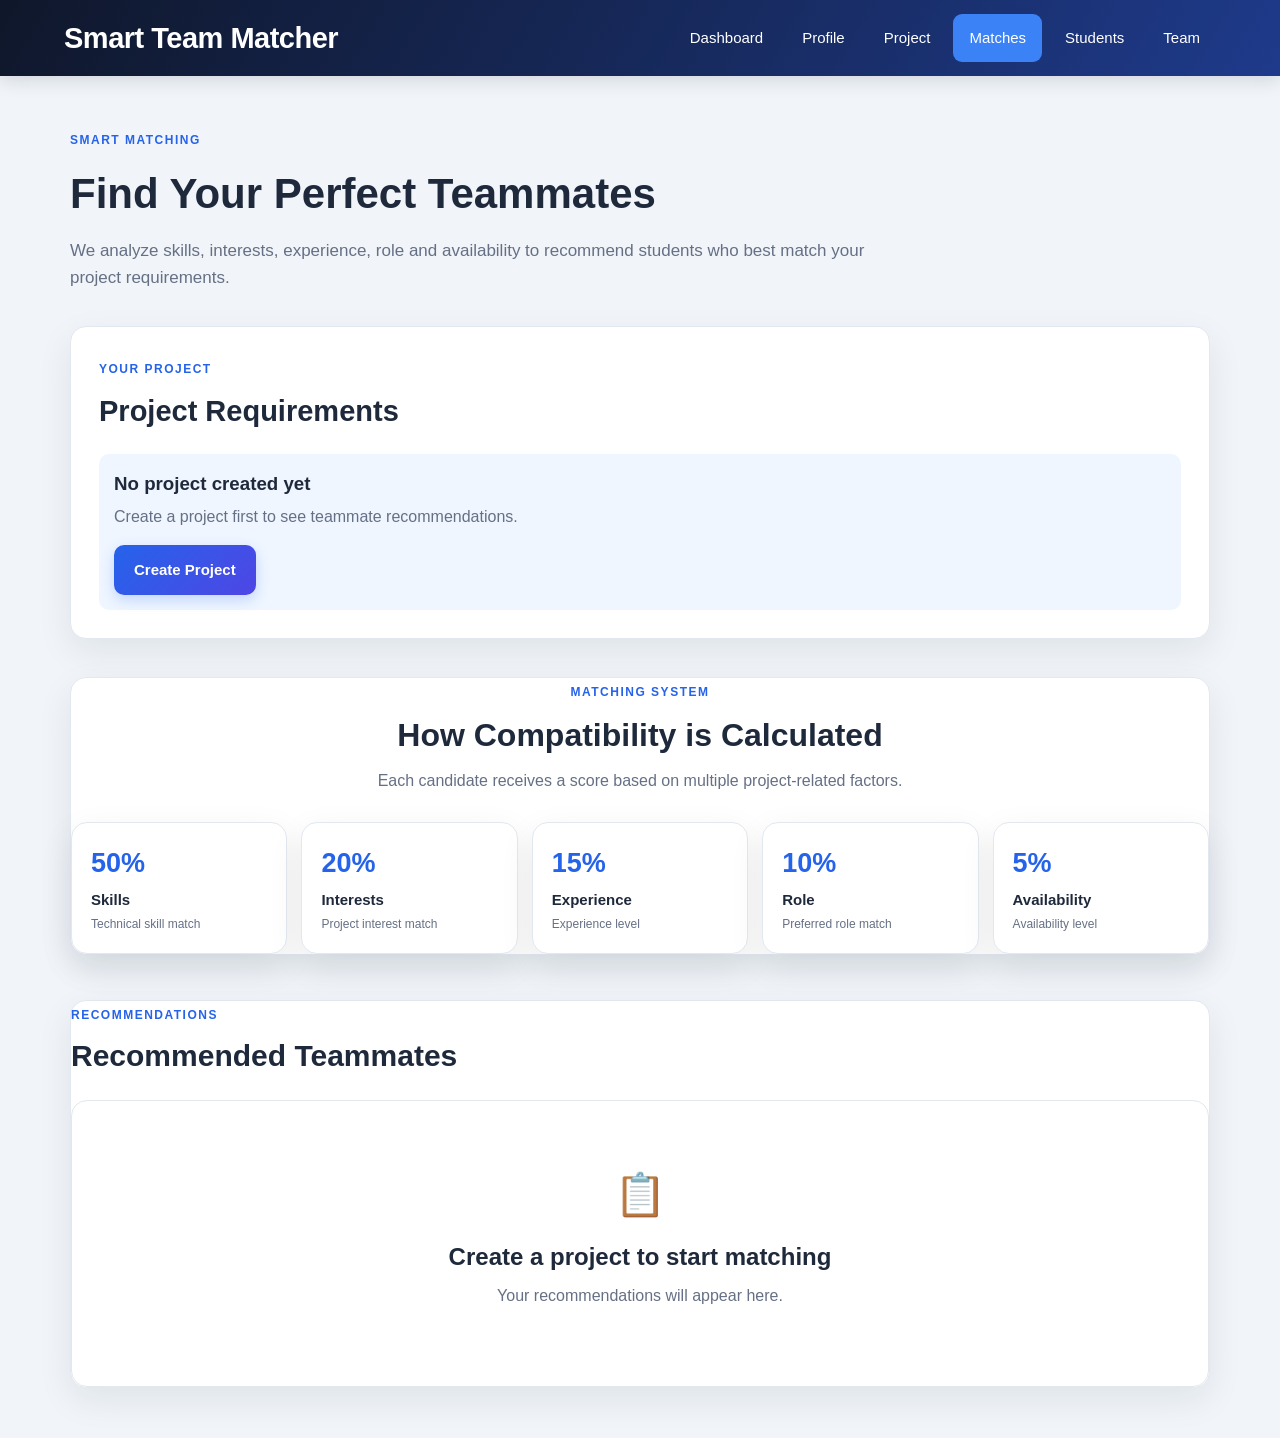
==== matches.html @ 730ff391 "first commit" ====
<!DOCTYPE html>
<html lang="en">
<head>
    <meta charset="UTF-8">
    <meta name="viewport" content="width=device-width, initial-scale=1.0">
    <title>Find Teammates | Smart Team Matcher</title>
    <link rel="stylesheet" href="css/style.css">
</head>
<body>
<nav class="navbar">
    <a class="logo" href="index.html">Smart Team Matcher</a>
    <div class="nav-links">
        <a href="index.html">Dashboard</a>
        <a href="profile.html">Profile</a>
        <a href="project.html">Project</a>
        <a class="active" href="matches.html">Matches</a>
        <a href="student.html">Students</a>
        <a href="team.html">Team</a>
    </div>
</nav>

<main class="matches-page">
    <section class="matches-header">
        <span class="page-label">SMART MATCHING</span>
        <h1>Find Your Perfect Teammates</h1>
        <p>We analyze skills, interests, experience, role and availability to recommend students who best match your project requirements.</p>
    </section>

    <section class="project-card">
        <span class="page-label">YOUR PROJECT</span>
        <h2>Project Requirements</h2>
        <div id="projectInfo"></div>
    </section>

    <section class="matching-system">
        <span class="page-label">MATCHING SYSTEM</span>
        <h2>How Compatibility is Calculated</h2>
        <p>Each candidate receives a score based on multiple project-related factors.</p>

        <div class="score-grid">
            <article class="score-item"><strong>50%</strong><h3>Skills</h3><p>Technical skill match</p></article>
            <article class="score-item"><strong>20%</strong><h3>Interests</h3><p>Project interest match</p></article>
            <article class="score-item"><strong>15%</strong><h3>Experience</h3><p>Experience level</p></article>
            <article class="score-item"><strong>10%</strong><h3>Role</h3><p>Preferred role match</p></article>
            <article class="score-item"><strong>5%</strong><h3>Availability</h3><p>Availability level</p></article>
        </div>
    </section>

    <section class="recommendations-section">
        <div class="recommendations-header">
            <span class="page-label">RECOMMENDATIONS</span>
            <h2>Recommended Teammates</h2>
        </div>
        <div id="matches"></div>
    </section>
</main>

<script src="js/data.js"></script>
<script src="js/matches.js"></script>
</body>
</html>
---- css/style.css ----
/* =========================================================
   SMART PROJECT TEAM MATCHER - COMPLETE STYLES
========================================================= */

* {
    margin: 0;
    padding: 0;
    box-sizing: border-box;
}

html {
    scroll-behavior: smooth;
}

body {
    font-family: Arial, Helvetica, sans-serif;
    background: #f5f7fb;
    color: #172033;
    line-height: 1.6;
}

a {
    text-decoration: none;
}

button,
input,
select,
textarea {
    font-family: inherit;
}

button,
.primary-btn,
.secondary-btn,
.create-profile-btn {
    cursor: pointer;
}

/* NAVBAR */

.navbar {
    min-height: 88px;
    background: #172033;
    color: white;
    display: flex;
    align-items: center;
    justify-content: space-between;
    gap: 25px;
    padding: 0 5%;
}

.logo {
    color: white;
    font-size: 29px;
    font-weight: 700;
    white-space: nowrap;
}

.nav-links {
    display: flex;
    align-items: center;
    gap: 7px;
    flex-wrap: wrap;
}

.nav-links a {
    color: white;
    padding: 12px 16px;
    border-radius: 9px;
    font-size: 15px;
    transition: 0.25s;
}

.nav-links a:hover,
.nav-links a.active {
    background: #2563eb;
}

/* COMMON */

.page-label {
    display: inline-block;
    color: #2563eb;
    font-size: 12px;
    font-weight: 800;
    letter-spacing: 1.5px;
}

.primary-btn,
.secondary-btn {
    display: inline-block;
    border: 0;
    border-radius: 9px;
    padding: 13px 20px;
    font-size: 15px;
    font-weight: 700;
    transition: 0.25s;
}

.primary-btn {
    background: #2563eb;
    color: white;
}

.primary-btn:hover {
    background: #1d4ed8;
    transform: translateY(-2px);
}

.secondary-btn {
    background: #e8eefc;
    color: #2563eb;
}

.secondary-btn:hover {
    background: #dbe6ff;
}

/* DASHBOARD */

.hero {
    max-width: 1200px;
    margin: auto;
    padding: 85px 30px;
    display: grid;
    grid-template-columns: 1.2fr 0.8fr;
    gap: 55px;
    align-items: center;
}

.hero h1 {
    font-size: 50px;
    line-height: 1.15;
    margin: 12px 0 20px;
}

.hero p {
    color: #667085;
    font-size: 18px;
    max-width: 700px;
    margin-bottom: 28px;
}

.hero-buttons {
    display: flex;
    gap: 12px;
    flex-wrap: wrap;
}

.hero-visual {
    min-height: 330px;
    border-radius: 25px;
    background: linear-gradient(135deg, #2563eb, #7c3aed);
    color: white;
    display: flex;
    flex-direction: column;
    justify-content: center;
    align-items: center;
    text-align: center;
    padding: 30px;
}

.hero-visual-icon {
    font-size: 90px;
    margin-bottom: 15px;
}

.hero-visual-text {
    font-size: 20px;
    font-weight: 700;
}

.features-section,
.how-section {
    max-width: 1200px;
    margin: auto;
    padding: 55px 30px;
}

.section-heading {
    text-align: center;
    margin-bottom: 32px;
}

.section-heading h2 {
    font-size: 34px;
    margin: 7px 0;
}

.section-heading p {
    color: #667085;
}

.features-grid {
    display: grid;
    grid-template-columns: repeat(3, 1fr);
    gap: 22px;
}

.feature-card,
.step-card {
    background: white;
    border: 1px solid #e4e7ec;
    border-radius: 16px;
    box-shadow: 0 5px 18px rgba(0, 0, 0, 0.05);
}

.feature-card {
    padding: 30px;
    text-align: center;
    transition: 0.25s;
}

.feature-card:hover {
    transform: translateY(-4px);
}

.feature-icon {
    font-size: 42px;
    margin-bottom: 12px;
}

.feature-card h3 {
    margin-bottom: 8px;
}

.feature-card p,
.step-card p {
    color: #667085;
}

.steps-grid {
    display: grid;
    grid-template-columns: repeat(4, 1fr);
    gap: 20px;
}

.step-card {
    padding: 25px;
    text-align: center;
}

.step-number {
    width: 45px;
    height: 45px;
    margin: 0 auto 14px;
    border-radius: 50%;
    background: #2563eb;
    color: white;
    display: flex;
    justify-content: center;
    align-items: center;
    font-weight: 700;
    font-size: 20px;
}

/* FORMS */

.form-page {
    padding: 50px 20px;
}

.form-section {
    max-width: 750px;
    margin: auto;
    padding: 38px;
    background: white;
    border: 1px solid #e4e7ec;
    border-radius: 18px;
    box-shadow: 0 5px 20px rgba(0, 0, 0, 0.05);
}

.form-heading {
    margin-bottom: 25px;
}

.form-heading h1 {
    font-size: 34px;
    margin: 7px 0;
}

.form-heading p {
    color: #667085;
}

form {
    display: flex;
    flex-direction: column;
    gap: 9px;
}

label {
    color: #344054;
    font-size: 14px;
    font-weight: 700;
    margin-top: 9px;
}

input,
select,
textarea {
    width: 100%;
    padding: 13px 14px;
    border: 1px solid #d0d5dd;
    border-radius: 9px;
    outline: none;
    background: white;
    color: #172033;
    font-size: 15px;
}

input:focus,
select:focus,
textarea:focus {
    border-color: #2563eb;
    box-shadow: 0 0 0 3px rgba(37, 99, 235, 0.12);
}

textarea {
    min-height: 125px;
    resize: vertical;
}

small {
    color: #667085;
    font-size: 12px;
}

form .primary-btn {
    margin-top: 15px;
}

/* STUDENTS */

.students-page {
    max-width: 1200px;
    margin: auto;
    padding: 50px 30px;
}

.students-hero {
    display: flex;
    justify-content: space-between;
    align-items: center;
    gap: 30px;
    margin-bottom: 35px;
}

.students-hero h1 {
    font-size: 42px;
    line-height: 1.2;
    margin: 8px 0 12px;
}

.students-hero p {
    color: #667085;
    max-width: 720px;
}

.create-profile-btn {
    background: #2563eb;
    color: white;
    padding: 14px 21px;
    border-radius: 10px;
    font-weight: 700;
    white-space: nowrap;
}

.create-profile-btn:hover {
    background: #1d4ed8;
}

.student-statistics {
    display: grid;
    grid-template-columns: repeat(3, 1fr);
    gap: 20px;
    margin-bottom: 30px;
}

.student-stat-card {
    background: white;
    border: 1px solid #e4e7ec;
    border-radius: 14px;
    padding: 21px;
    display: flex;
    align-items: center;
    gap: 15px;
    box-shadow: 0 4px 15px rgba(0, 0, 0, 0.04);
}

.stat-icon {
    width: 50px;
    height: 50px;
    border-radius: 12px;
    background: #eff6ff;
    display: flex;
    align-items: center;
    justify-content: center;
    font-size: 23px;
}

.student-stat-card span {
    display: block;
    color: #667085;
    font-size: 11px;
    font-weight: 800;
    letter-spacing: 0.5px;
}

.student-stat-card strong {
    display: block;
    color: #172033;
    font-size: 27px;
    margin-top: 2px;
}

.student-controls {
    display: flex;
    gap: 14px;
    margin-bottom: 35px;
}

.student-search {
    flex: 1;
    position: relative;
}

.student-search input {
    padding-left: 45px;
}

.search-icon {
    position: absolute;
    left: 15px;
    top: 50%;
    transform: translateY(-50%);
    font-size: 17px;
}

.student-controls select {
    width: 190px;
}

.directory-heading {
    display: flex;
    justify-content: space-between;
    align-items: flex-end;
    gap: 20px;
    margin-bottom: 20px;
}

.directory-heading h2 {
    font-size: 28px;
    margin-top: 5px;
}

.directory-heading p {
    color: #667085;
}

.students-grid {
    display: grid;
    grid-template-columns: repeat(2, 1fr);
    gap: 22px;
}

.professional-student-card,
.match-card,
.team-card {
    background: white;
    border: 1px solid #e4e7ec;
    border-radius: 16px;
    box-shadow: 0 5px 18px rgba(0, 0, 0, 0.05);
}

.professional-student-card {
    padding: 24px;
    transition: 0.25s;
}

.professional-student-card:hover,
.match-card:hover,
.team-card:hover {
    transform: translateY(-3px);
    box-shadow: 0 10px 25px rgba(0, 0, 0, 0.08);
}

.professional-student-header,
.match-card-header,
.team-card-header {
    display: flex;
    justify-content: space-between;
    align-items: flex-start;
    gap: 15px;
    margin-bottom: 20px;
}

.student-identity {
    display: flex;
    align-items: center;
    gap: 13px;
    min-width: 0;
}

.student-avatar {
    width: 52px;
    height: 52px;
    flex-shrink: 0;
    border-radius: 50%;
    background: #2563eb;
    color: white;
    display: flex;
    justify-content: center;
    align-items: center;
    font-weight: 800;
}

.student-identity h3 {
    font-size: 18px;
    margin-bottom: 3px;
    overflow-wrap: anywhere;
}

.student-identity p {
    color: #667085;
    font-size: 13px;
    overflow-wrap: anywhere;
}

.professional-role {
    display: inline-block;
    background: #eff6ff;
    color: #2563eb;
    padding: 6px 11px;
    border-radius: 20px;
    font-size: 11px;
    font-weight: 800;
    white-space: nowrap;
}

.student-card-section {
    margin-bottom: 18px;
}

.student-section-title {
    color: #344054;
    font-size: 12px;
    font-weight: 800;
    margin-bottom: 8px;
}

.student-tags {
    display: flex;
    flex-wrap: wrap;
    gap: 7px;
}

.student-skill,
.student-interest {
    display: inline-block;
    padding: 6px 10px;
    border-radius: 20px;
    font-size: 11px;
    font-weight: 700;
}

.student-skill {
    background: #eef4ff;
    color: #2563eb;
}

.student-interest {
    background: #f2f4f7;
    color: #475467;
}

.no-data {
    color: #98a2b3;
    font-size: 13px;
}

.student-details {
    display: grid;
    grid-template-columns: 1fr 1fr;
    gap: 15px;
    padding-top: 17px;
    border-top: 1px solid #eaecf0;
}

.student-detail span,
.team-card-details span,
.project-info-grid span {
    display: block;
    color: #98a2b3;
    font-size: 10px;
    font-weight: 800;
    margin-bottom: 4px;
}

.student-detail strong,
.team-card-details strong,
.project-info-grid strong {
    font-size: 14px;
}

.availability-high {
    color: #16a34a !important;
}

.availability-medium {
    color: #d97706 !important;
}

.availability-low {
    color: #dc2626 !important;
}

.student-empty-state,
.empty-matches,
.empty-team {
    grid-column: 1 / -1;
    text-align: center;
    background: white;
    border: 1px solid #e4e7ec;
    border-radius: 16px;
    padding: 60px 20px;
}

.empty-icon {
    font-size: 42px;
    margin-bottom: 10px;
}

.student-empty-state p,
.empty-matches p,
.empty-team p {
    color: #667085;
    margin: 6px 0 18px;
}

.clear-search-btn {
    border: 0;
    background: #2563eb;
    color: white;
    padding: 10px 17px;
    border-radius: 8px;
}

/* MATCHES */

.matches-page {
    max-width: 1200px;
    margin: auto;
    padding: 50px 30px;
}

.matches-header {
    margin-bottom: 35px;
}

.matches-header h1 {
    font-size: 42px;
    margin: 8px 0 10px;
}

.matches-header p {
    color: #667085;
    font-size: 17px;
    max-width: 850px;
}

.project-card {
    background: white;
    border: 1px solid #e4e7ec;
    border-radius: 18px;
    padding: 28px;
    margin-bottom: 38px;
    box-shadow: 0 5px 18px rgba(0, 0, 0, 0.05);
}

.project-card h2 {
    font-size: 29px;
    margin: 7px 0 20px;
}

.project-info-grid {
    display: grid;
    grid-template-columns: 1fr 180px;
    gap: 20px;
    background: #f8fafc;
    padding: 18px;
    border-radius: 12px;
}

.project-description {
    color: #667085;
    margin: 15px 0;
}

.required-skills > span {
    display: block;
    color: #98a2b3;
    font-size: 10px;
    font-weight: 800;
    margin-bottom: 7px;
}

.notice-box {
    padding: 15px;
    background: #eff6ff;
    border-radius: 10px;
}

.notice-box p {
    color: #667085;
    margin: 5px 0 15px;
}

.matching-system {
    text-align: center;
    margin-bottom: 45px;
}

.matching-system h2 {
    font-size: 32px;
    margin: 7px 0;
}

.matching-system > p {
    color: #667085;
    margin-bottom: 28px;
}

.score-grid {
    display: grid;
    grid-template-columns: repeat(5, 1fr);
    gap: 14px;
    text-align: left;
}

.score-item {
    background: white;
    border: 1px solid #e4e7ec;
    border-radius: 14px;
    padding: 19px;
    box-shadow: 0 4px 15px rgba(0, 0, 0, 0.04);
}

.score-item strong {
    color: #2563eb;
    font-size: 27px;
}

.score-item h3 {
    font-size: 15px;
    margin: 3px 0;
}

.score-item p {
    color: #667085;
    font-size: 12px;
}

.recommendations-section {
    margin-top: 30px;
}

.recommendations-header {
    margin-bottom: 20px;
}

.recommendations-header h2 {
    font-size: 30px;
    margin-top: 5px;
}

#matches {
    display: grid;
    grid-template-columns: repeat(2, 1fr);
    gap: 22px;
}

.match-card {
    padding: 24px;
    transition: 0.25s;
}

.score-badge {
    min-width: 62px;
    text-align: center;
    background: #dcfce7;
    color: #15803d;
    padding: 8px 10px;
    border-radius: 20px;
    font-weight: 800;
}

.match-role-row {
    display: flex;
    justify-content: space-between;
    align-items: center;
    gap: 10px;
    margin-bottom: 18px;
}

.availability-text {
    color: #667085;
    font-size: 12px;
}

.match-section {
    margin-bottom: 18px;
}

.match-section h4 {
    font-size: 12px;
    color: #344054;
    margin-bottom: 7px;
}

.score-breakdown {
    display: grid;
    grid-template-columns: repeat(5, 1fr);
    gap: 6px;
    padding-top: 15px;
    border-top: 1px solid #eaecf0;
}

.score-breakdown div {
    background: #f8fafc;
    border-radius: 8px;
    padding: 8px 4px;
    text-align: center;
}

.score-breakdown span {
    display: block;
    color: #98a2b3;
    font-size: 9px;
}

.score-breakdown strong {
    color: #344054;
    font-size: 12px;
}

.invite-btn {
    width: 100%;
    margin-top: 18px;
    padding: 12px;
    border: 0;
    border-radius: 9px;
    background: #2563eb;
    color: white;
    font-weight: 700;
}

.invite-btn:hover {
    background: #1d4ed8;
}

/* TEAM */

.team-page {
    max-width: 1200px;
    margin: auto;
    padding: 50px 30px;
}

.team-header {
    display: flex;
    justify-content: space-between;
    align-items: center;
    gap: 25px;
    margin-bottom: 30px;
}

.team-header h1 {
    font-size: 40px;
    margin: 7px 0;
}

.team-header p {
    color: #667085;
}

.danger-btn {
    border: 0;
    background: #dc2626;
    color: white;
    padding: 12px 18px;
    border-radius: 9px;
    font-weight: 700;
}

.danger-btn:hover {
    background: #b91c1c;
}

.team-summary {
    background: white;
    border: 1px solid #e4e7ec;
    border-radius: 14px;
    padding: 20px;
    display: flex;
    gap: 50px;
    margin-bottom: 25px;
}

.team-summary span {
    display: block;
    color: #98a2b3;
    font-size: 10px;
    font-weight: 800;
}

.team-summary strong {
    font-size: 17px;
}

.team-grid {
    display: grid;
    grid-template-columns: repeat(3, 1fr);
    gap: 22px;
}

.team-card {
    padding: 23px;
    transition: 0.25s;
}

.team-number {
    width: 30px;
    height: 30px;
    border-radius: 50%;
    background: #eff6ff;
    color: #2563eb;
    display: flex;
    align-items: center;
    justify-content: center;
    font-weight: 800;
}

.team-card-section {
    margin-top: 18px;
}

.team-card-section h4 {
    font-size: 12px;
    margin-bottom: 8px;
    color: #344054;
}

.team-card-details {
    display: grid;
    grid-template-columns: 1fr 1fr;
    gap: 12px;
    margin-top: 18px;
    padding-top: 15px;
    border-top: 1px solid #eaecf0;
}

/* RESPONSIVE */

@media (max-width: 1000px) {
    .navbar {
        padding: 18px 4%;
        flex-direction: column;
        align-items: flex-start;
    }

    .nav-links {
        width: 100%;
    }

    .hero {
        grid-template-columns: 1fr;
        padding-top: 55px;
    }

    .features-grid {
        grid-template-columns: repeat(2, 1fr);
    }

    .steps-grid {
        grid-template-columns: repeat(2, 1fr);
    }

    .team-grid {
        grid-template-columns: repeat(2, 1fr);
    }

    .score-grid {
        grid-template-columns: repeat(3, 1fr);
    }
}

@media (max-width: 800px) {
    .students-hero,
    .team-header {
        flex-direction: column;
        align-items: flex-start;
    }

    .students-hero h1 {
        font-size: 34px;
    }

    .student-statistics {
        grid-template-columns: 1fr;
    }

    .student-controls {
        flex-direction: column;
    }

    .student-controls select {
        width: 100%;
    }

    .students-grid,
    #matches {
        grid-template-columns: 1fr;
    }

    .directory-heading {
        flex-direction: column;
        align-items: flex-start;
    }

    .score-grid {
        grid-template-columns: repeat(2, 1fr);
    }

    .team-grid {
        grid-template-columns: 1fr;
    }

    .project-info-grid {
        grid-template-columns: 1fr;
    }
}

@media (max-width: 600px) {
    .navbar {
        min-height: auto;
        padding: 18px;
    }

    .logo {
        font-size: 24px;
    }

    .nav-links a {
        padding: 8px 9px;
        font-size: 12px;
    }

    .hero,
    .features-section,
    .how-section,
    .students-page,
    .matches-page,
    .team-page {
        padding-left: 18px;
        padding-right: 18px;
    }

    .hero h1 {
        font-size: 34px;
    }

    .hero-visual {
        min-height: 250px;
    }

    .features-grid,
    .steps-grid {
        grid-template-columns: 1fr;
    }

    .form-section {
        margin: 20px auto;
        padding: 25px 20px;
    }

    .students-hero h1,
    .matches-header h1,
    .team-header h1 {
        font-size: 30px;
    }

    .create-profile-btn {
        width: 100%;
        text-align: center;
    }

    .professional-student-header,
    .match-card-header {
        flex-direction: column;
    }

    .student-details,
    .team-card-details {
        grid-template-columns: 1fr;
    }

    .score-grid,
    .score-breakdown {
        grid-template-columns: 1fr;
    }

    .team-summary {
        flex-direction: column;
        gap: 15px;
    }

    .match-role-row {
        flex-direction: column;
        align-items: flex-start;
    }
}

/* =========================================================
   PROFESSIONAL VISUAL REFRESH
========================================================= */
:root {
    --primary: #2563eb;
    --primary-dark: #1d4ed8;
    --navy: #0f172a;
    --text: #1e293b;
    --muted: #64748b;
    --surface: #ffffff;
    --background: #f1f5f9;
    --border: #e2e8f0;
    --success: #059669;
    --shadow: 0 12px 35px rgba(15, 23, 42, 0.08);
}

body {
    background: var(--background);
    color: var(--text);
    font-family: Inter, "Segoe UI", Arial, sans-serif;
}

.navbar {
    min-height: 76px;
    background: linear-gradient(120deg, #0f172a, #1e3a8a);
    box-shadow: 0 4px 18px rgba(15, 23, 42, 0.14);
}

.logo { letter-spacing: -0.5px; }
.nav-links a:hover, .nav-links a.active { background: #3b82f6; }

.primary-btn {
    background: linear-gradient(135deg, var(--primary), #4f46e5);
    border-radius: 10px;
    box-shadow: 0 5px 14px rgba(37, 99, 235, 0.22);
}

.primary-btn:hover { background: linear-gradient(135deg, var(--primary-dark), #4338ca); }

.form-section, .project-card, .matching-system, .recommendations-section,
.score-item, .match-card, .project-history-card {
    background: var(--surface);
    border: 1px solid var(--border);
    box-shadow: var(--shadow);
    border-radius: 16px;
}

input, textarea, select {
    border: 1px solid #cbd5e1;
    border-radius: 10px;
    background: #f8fafc;
    transition: border-color .2s, box-shadow .2s;
}

input:focus, textarea:focus, select:focus {
    outline: none;
    border-color: var(--primary);
    box-shadow: 0 0 0 4px rgba(37, 99, 235, .12);
    background: white;
}

.page-label { color: var(--primary); }

.project-history-section {
    margin: 28px auto;
    max-width: 1200px;
}

.project-history-grid {
    display: grid;
    grid-template-columns: repeat(auto-fit, minmax(245px, 1fr));
    gap: 18px;
    margin-top: 18px;
}

.project-history-card {
    text-align: left;
    padding: 22px;
    cursor: pointer;
    color: var(--text);
    transition: transform .2s, box-shadow .2s, border-color .2s;
}

.project-history-card:hover, .project-history-card.selected {
    transform: translateY(-3px);
    border-color: var(--primary);
    box-shadow: 0 14px 35px rgba(37, 99, 235, .14);
}

.project-history-card.selected { border-width: 2px; }
.project-history-card h3 { margin: 8px 0; font-size: 18px; }
.project-history-card p { color: var(--muted); font-size: 14px; margin-bottom: 14px; }
.history-status { color: var(--primary); font-size: 11px; font-weight: 800; letter-spacing: 1px; }
.history-meta { color: var(--muted); font-size: 12px; font-weight: 600; }

@media (max-width: 650px) {
    .navbar { padding: 14px 4%; flex-direction: column; align-items: flex-start; }
    .nav-links { gap: 3px; }
    .nav-links a { padding: 8px 10px; font-size: 13px; }
}
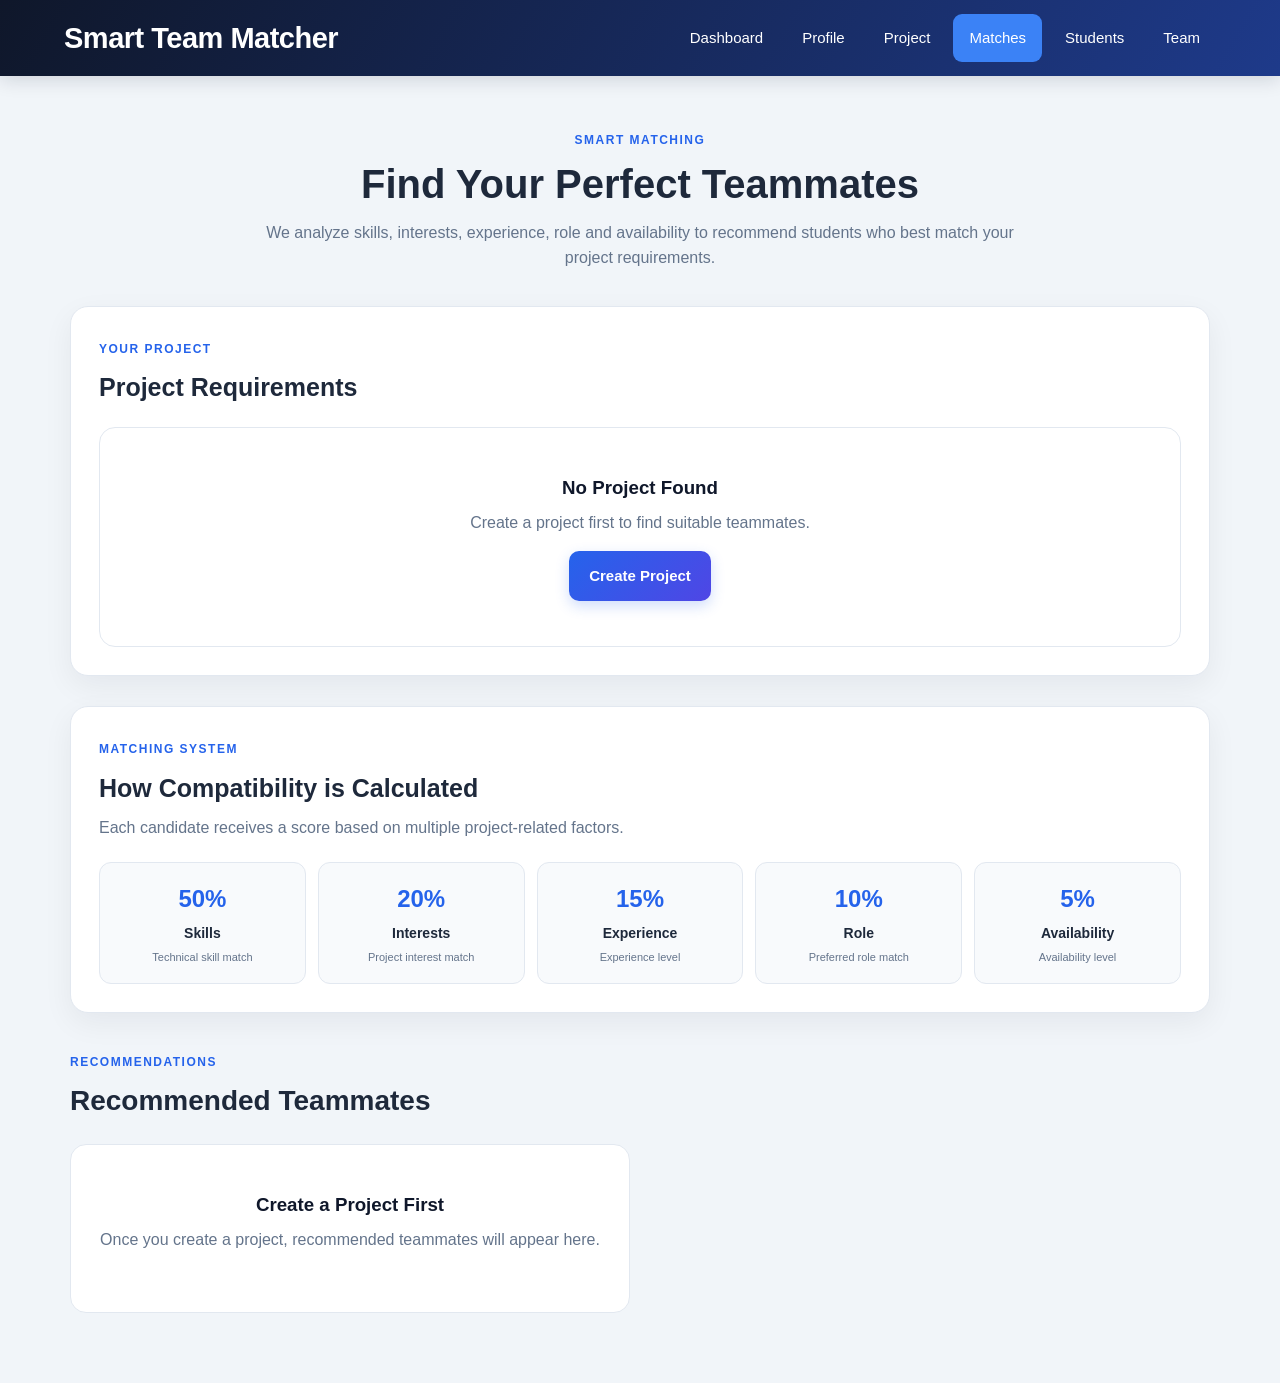
==== commit 9cb05fa5: "Updated matches page styling and functionality" ====
--- a/matches.html
+++ b/matches.html
@@ -1,61 +1,240 @@
 <!DOCTYPE html>
 <html lang="en">
+
 <head>
+
     <meta charset="UTF-8">
-    <meta name="viewport" content="width=device-width, initial-scale=1.0">
+
+    <meta
+        name="viewport"
+        content="width=device-width, initial-scale=1.0"
+    >
+
     <title>Find Teammates | Smart Team Matcher</title>
-    <link rel="stylesheet" href="css/style.css">
+
+    <link
+        rel="stylesheet"
+        href="css/style.css"
+    >
+
 </head>
+
 <body>
+
+<!-- =====================================================
+     NAVIGATION BAR
+===================================================== -->
+
 <nav class="navbar">
-    <a class="logo" href="index.html">Smart Team Matcher</a>
+
+    <a
+        class="logo"
+        href="index.html"
+    >
+        Smart Team Matcher
+    </a>
+
     <div class="nav-links">
-        <a href="index.html">Dashboard</a>
-        <a href="profile.html">Profile</a>
-        <a href="project.html">Project</a>
-        <a class="active" href="matches.html">Matches</a>
-        <a href="student.html">Students</a>
-        <a href="team.html">Team</a>
+
+        <a href="index.html">
+            Dashboard
+        </a>
+
+        <a href="profile.html">
+            Profile
+        </a>
+
+        <a href="project.html">
+            Project
+        </a>
+
+        <a
+            class="active"
+            href="matches.html"
+        >
+            Matches
+        </a>
+
+        <a href="student.html">
+            Students
+        </a>
+
+        <a href="team.html">
+            Team
+        </a>
+
     </div>
+
 </nav>
 
+
+<!-- =====================================================
+     MAIN CONTENT
+===================================================== -->
+
 <main class="matches-page">
+
+    <!-- PAGE HEADER -->
+
     <section class="matches-header">
-        <span class="page-label">SMART MATCHING</span>
-        <h1>Find Your Perfect Teammates</h1>
-        <p>We analyze skills, interests, experience, role and availability to recommend students who best match your project requirements.</p>
-    </section>
+
+        <span class="page-label">
+            SMART MATCHING
+        </span>
+
+        <h1>
+            Find Your Perfect Teammates
+        </h1>
+
+        <p>
+            We analyze skills, interests, experience,
+            role and availability to recommend students
+            who best match your project requirements.
+        </p>
+
+    </section>
+
+
+    <!-- PROJECT INFORMATION -->
 
     <section class="project-card">
-        <span class="page-label">YOUR PROJECT</span>
-        <h2>Project Requirements</h2>
-        <div id="projectInfo"></div>
-    </section>
+
+        <span class="page-label">
+            YOUR PROJECT
+        </span>
+
+        <h2>
+            Project Requirements
+        </h2>
+
+        <div id="projectInfo">
+            <!-- Project information comes from matches.js -->
+        </div>
+
+    </section>
+
+
+    <!-- MATCHING SYSTEM -->
 
     <section class="matching-system">
-        <span class="page-label">MATCHING SYSTEM</span>
-        <h2>How Compatibility is Calculated</h2>
-        <p>Each candidate receives a score based on multiple project-related factors.</p>
+
+        <span class="page-label">
+            MATCHING SYSTEM
+        </span>
+
+        <h2>
+            How Compatibility is Calculated
+        </h2>
+
+        <p>
+            Each candidate receives a score based on
+            multiple project-related factors.
+        </p>
 
         <div class="score-grid">
-            <article class="score-item"><strong>50%</strong><h3>Skills</h3><p>Technical skill match</p></article>
-            <article class="score-item"><strong>20%</strong><h3>Interests</h3><p>Project interest match</p></article>
-            <article class="score-item"><strong>15%</strong><h3>Experience</h3><p>Experience level</p></article>
-            <article class="score-item"><strong>10%</strong><h3>Role</h3><p>Preferred role match</p></article>
-            <article class="score-item"><strong>5%</strong><h3>Availability</h3><p>Availability level</p></article>
-        </div>
-    </section>
+
+            <article class="score-item">
+
+                <strong>50%</strong>
+
+                <h3>Skills</h3>
+
+                <p>
+                    Technical skill match
+                </p>
+
+            </article>
+
+
+            <article class="score-item">
+
+                <strong>20%</strong>
+
+                <h3>Interests</h3>
+
+                <p>
+                    Project interest match
+                </p>
+
+            </article>
+
+
+            <article class="score-item">
+
+                <strong>15%</strong>
+
+                <h3>Experience</h3>
+
+                <p>
+                    Experience level
+                </p>
+
+            </article>
+
+
+            <article class="score-item">
+
+                <strong>10%</strong>
+
+                <h3>Role</h3>
+
+                <p>
+                    Preferred role match
+                </p>
+
+            </article>
+
+
+            <article class="score-item">
+
+                <strong>5%</strong>
+
+                <h3>Availability</h3>
+
+                <p>
+                    Availability level
+                </p>
+
+            </article>
+
+        </div>
+
+    </section>
+
+
+    <!-- RECOMMENDATIONS -->
 
     <section class="recommendations-section">
+
         <div class="recommendations-header">
-            <span class="page-label">RECOMMENDATIONS</span>
-            <h2>Recommended Teammates</h2>
-        </div>
-        <div id="matches"></div>
-    </section>
+
+            <span class="page-label">
+                RECOMMENDATIONS
+            </span>
+
+            <h2>
+                Recommended Teammates
+            </h2>
+
+        </div>
+
+
+        <div id="matches">
+            <!-- Students come from matches.js -->
+        </div>
+
+    </section>
+
 </main>
+
+
+<!-- =====================================================
+     JAVASCRIPT
+===================================================== -->
 
 <script src="js/data.js"></script>
 <script src="js/matches.js"></script>
+
 </body>
-</html>
+
+</html>
--- a/css/style.css
+++ b/css/style.css
@@ -1,5 +1,6 @@
 /* =========================================================
-   SMART PROJECT TEAM MATCHER - COMPLETE STYLES
+   SMART PROJECT TEAM MATCHER
+   COMPLETE PROFESSIONAL STYLE.CSS
 ========================================================= */
 
 * {
@@ -13,9 +14,9 @@
 }
 
 body {
-    font-family: Arial, Helvetica, sans-serif;
-    background: #f5f7fb;
-    color: #172033;
+    font-family: Inter, "Segoe UI", Arial, Helvetica, sans-serif;
+    background: #f1f5f9;
+    color: #1e293b;
     line-height: 1.6;
 }
 
@@ -33,83 +34,152 @@
 button,
 .primary-btn,
 .secondary-btn,
-.create-profile-btn {
+.create-profile-btn,
+.danger-btn,
+.invite-btn {
     cursor: pointer;
 }
 
-/* NAVBAR */
+
+/* =========================================================
+   NAVBAR
+========================================================= */
 
 .navbar {
-    min-height: 88px;
-    background: #172033;
-    color: white;
+    min-height: 76px;
+
+    background: linear-gradient(
+        120deg,
+        #0f172a,
+        #1e3a8a
+    ) !important;
+
+    color: white !important;
+
     display: flex;
     align-items: center;
     justify-content: space-between;
+
     gap: 25px;
+
     padding: 0 5%;
+
+    box-shadow:
+        0 4px 18px rgba(15, 23, 42, 0.14);
+
+    position: sticky;
+    top: 0;
+
+    z-index: 1000;
 }
 
 .logo {
-    color: white;
+    color: white !important;
+
     font-size: 29px;
     font-weight: 700;
+
     white-space: nowrap;
+
+    letter-spacing: -0.5px;
 }
 
 .nav-links {
     display: flex;
     align-items: center;
+
     gap: 7px;
+
     flex-wrap: wrap;
 }
 
 .nav-links a {
-    color: white;
+    color: white !important;
+
+    background: transparent !important;
+
     padding: 12px 16px;
+
     border-radius: 9px;
+
     font-size: 15px;
+    font-weight: 500;
+
     transition: 0.25s;
+
+    position: relative;
+
+    z-index: 1001;
 }
 
 .nav-links a:hover,
 .nav-links a.active {
-    background: #2563eb;
-}
-
-/* COMMON */
+    color: white !important;
+
+    background: #3b82f6 !important;
+}
+
+
+/* =========================================================
+   COMMON
+========================================================= */
 
 .page-label {
     display: inline-block;
+
     color: #2563eb;
+
     font-size: 12px;
     font-weight: 800;
+
     letter-spacing: 1.5px;
 }
 
 .primary-btn,
 .secondary-btn {
     display: inline-block;
+
     border: 0;
-    border-radius: 9px;
+
+    border-radius: 10px;
+
     padding: 13px 20px;
+
     font-size: 15px;
     font-weight: 700;
+
     transition: 0.25s;
 }
 
 .primary-btn {
-    background: #2563eb;
+    background:
+        linear-gradient(
+            135deg,
+            #2563eb,
+            #4f46e5
+        );
+
     color: white;
+
+    box-shadow:
+        0 5px 14px
+        rgba(37, 99, 235, 0.22);
 }
 
 .primary-btn:hover {
-    background: #1d4ed8;
+    background:
+        linear-gradient(
+            135deg,
+            #1d4ed8,
+            #4338ca
+        );
+
     transform: translateY(-2px);
 }
 
 .secondary-btn {
     background: #e8eefc;
+
     color: #2563eb;
 }
 
@@ -117,98 +187,145 @@
     background: #dbe6ff;
 }
 
-/* DASHBOARD */
+
+/* =========================================================
+   DASHBOARD
+========================================================= */
 
 .hero {
     max-width: 1200px;
+
     margin: auto;
+
     padding: 85px 30px;
+
     display: grid;
-    grid-template-columns: 1.2fr 0.8fr;
+
+    grid-template-columns:
+        1.2fr 0.8fr;
+
     gap: 55px;
+
     align-items: center;
 }
 
 .hero h1 {
     font-size: 50px;
+
     line-height: 1.15;
+
     margin: 12px 0 20px;
 }
 
 .hero p {
-    color: #667085;
+    color: #64748b;
+
     font-size: 18px;
+
     max-width: 700px;
+
     margin-bottom: 28px;
 }
 
 .hero-buttons {
     display: flex;
+
     gap: 12px;
+
     flex-wrap: wrap;
 }
 
 .hero-visual {
     min-height: 330px;
+
     border-radius: 25px;
-    background: linear-gradient(135deg, #2563eb, #7c3aed);
+
+    background:
+        linear-gradient(
+            135deg,
+            #2563eb,
+            #7c3aed
+        );
+
     color: white;
-    display: flex;
+
+    display: flex;
+
     flex-direction: column;
+
     justify-content: center;
+
     align-items: center;
+
     text-align: center;
+
     padding: 30px;
 }
 
 .hero-visual-icon {
     font-size: 90px;
+
     margin-bottom: 15px;
 }
 
 .hero-visual-text {
     font-size: 20px;
+
     font-weight: 700;
 }
 
 .features-section,
 .how-section {
     max-width: 1200px;
+
     margin: auto;
+
     padding: 55px 30px;
 }
 
 .section-heading {
     text-align: center;
+
     margin-bottom: 32px;
 }
 
 .section-heading h2 {
     font-size: 34px;
+
     margin: 7px 0;
 }
 
 .section-heading p {
-    color: #667085;
+    color: #64748b;
 }
 
 .features-grid {
     display: grid;
-    grid-template-columns: repeat(3, 1fr);
+
+    grid-template-columns:
+        repeat(3, 1fr);
+
     gap: 22px;
 }
 
 .feature-card,
 .step-card {
     background: white;
-    border: 1px solid #e4e7ec;
+
+    border: 1px solid #e2e8f0;
+
     border-radius: 16px;
-    box-shadow: 0 5px 18px rgba(0, 0, 0, 0.05);
+
+    box-shadow:
+        0 8px 25px
+        rgba(15, 23, 42, 0.06);
 }
 
 .feature-card {
     padding: 30px;
+
     text-align: center;
+
     transition: 0.25s;
 }
 
@@ -218,6 +335,7 @@
 
 .feature-icon {
     font-size: 42px;
+
     margin-bottom: 12px;
 }
 
@@ -227,35 +345,51 @@
 
 .feature-card p,
 .step-card p {
-    color: #667085;
+    color: #64748b;
 }
 
 .steps-grid {
     display: grid;
-    grid-template-columns: repeat(4, 1fr);
+
+    grid-template-columns:
+        repeat(4, 1fr);
+
     gap: 20px;
 }
 
 .step-card {
     padding: 25px;
+
     text-align: center;
 }
 
 .step-number {
     width: 45px;
     height: 45px;
+
     margin: 0 auto 14px;
+
     border-radius: 50%;
+
     background: #2563eb;
+
     color: white;
-    display: flex;
+
+    display: flex;
+
     justify-content: center;
+
     align-items: center;
+
     font-weight: 700;
+
     font-size: 20px;
 }
 
-/* FORMS */
+
+/* =========================================================
+   FORMS
+========================================================= */
 
 .form-page {
     padding: 50px 20px;
@@ -263,12 +397,20 @@
 
 .form-section {
     max-width: 750px;
+
     margin: auto;
+
     padding: 38px;
+
     background: white;
-    border: 1px solid #e4e7ec;
+
+    border: 1px solid #e2e8f0;
+
     border-radius: 18px;
-    box-shadow: 0 5px 20px rgba(0, 0, 0, 0.05);
+
+    box-shadow:
+        0 12px 35px
+        rgba(15, 23, 42, 0.08);
 }
 
 .form-heading {
@@ -277,23 +419,29 @@
 
 .form-heading h1 {
     font-size: 34px;
+
     margin: 7px 0;
 }
 
 .form-heading p {
-    color: #667085;
+    color: #64748b;
 }
 
 form {
     display: flex;
+
     flex-direction: column;
+
     gap: 9px;
 }
 
 label {
     color: #344054;
+
     font-size: 14px;
+
     font-weight: 700;
+
     margin-top: 9px;
 }
 
@@ -301,29 +449,47 @@
 select,
 textarea {
     width: 100%;
+
     padding: 13px 14px;
-    border: 1px solid #d0d5dd;
-    border-radius: 9px;
+
+    border: 1px solid #cbd5e1;
+
+    border-radius: 10px;
+
     outline: none;
-    background: white;
+
+    background: #f8fafc;
+
     color: #172033;
+
     font-size: 15px;
+
+    transition:
+        border-color 0.2s,
+        box-shadow 0.2s;
 }
 
 input:focus,
 select:focus,
 textarea:focus {
     border-color: #2563eb;
-    box-shadow: 0 0 0 3px rgba(37, 99, 235, 0.12);
+
+    box-shadow:
+        0 0 0 4px
+        rgba(37, 99, 235, 0.12);
+
+    background: white;
 }
 
 textarea {
     min-height: 125px;
+
     resize: vertical;
 }
 
 small {
-    color: #667085;
+    color: #64748b;
+
     font-size: 12px;
 }
 
@@ -331,98 +497,147 @@
     margin-top: 15px;
 }
 
-/* STUDENTS */
+
+/* =========================================================
+   STUDENTS
+========================================================= */
 
 .students-page {
     max-width: 1200px;
+
     margin: auto;
+
     padding: 50px 30px;
 }
 
 .students-hero {
     display: flex;
+
     justify-content: space-between;
+
     align-items: center;
+
     gap: 30px;
+
     margin-bottom: 35px;
 }
 
 .students-hero h1 {
     font-size: 42px;
+
     line-height: 1.2;
+
     margin: 8px 0 12px;
 }
 
 .students-hero p {
-    color: #667085;
+    color: #64748b;
+
     max-width: 720px;
 }
 
 .create-profile-btn {
     background: #2563eb;
+
     color: white;
+
     padding: 14px 21px;
+
     border-radius: 10px;
+
     font-weight: 700;
+
     white-space: nowrap;
+
+    transition: 0.25s;
 }
 
 .create-profile-btn:hover {
     background: #1d4ed8;
+
+    transform: translateY(-2px);
 }
 
 .student-statistics {
     display: grid;
-    grid-template-columns: repeat(3, 1fr);
+
+    grid-template-columns:
+        repeat(3, 1fr);
+
     gap: 20px;
+
     margin-bottom: 30px;
 }
 
 .student-stat-card {
     background: white;
-    border: 1px solid #e4e7ec;
+
+    border: 1px solid #e2e8f0;
+
     border-radius: 14px;
+
     padding: 21px;
-    display: flex;
+
+    display: flex;
+
     align-items: center;
+
     gap: 15px;
-    box-shadow: 0 4px 15px rgba(0, 0, 0, 0.04);
+
+    box-shadow:
+        0 8px 25px
+        rgba(15, 23, 42, 0.05);
 }
 
 .stat-icon {
     width: 50px;
     height: 50px;
+
     border-radius: 12px;
+
     background: #eff6ff;
-    display: flex;
+
+    display: flex;
+
     align-items: center;
     justify-content: center;
+
     font-size: 23px;
 }
 
 .student-stat-card span {
     display: block;
-    color: #667085;
+
+    color: #64748b;
+
     font-size: 11px;
+
     font-weight: 800;
+
     letter-spacing: 0.5px;
 }
 
 .student-stat-card strong {
     display: block;
+
     color: #172033;
+
     font-size: 27px;
+
     margin-top: 2px;
 }
 
 .student-controls {
     display: flex;
+
     gap: 14px;
+
     margin-bottom: 35px;
 }
 
 .student-search {
     flex: 1;
+
     position: relative;
 }
 
@@ -432,9 +647,14 @@
 
 .search-icon {
     position: absolute;
+
     left: 15px;
+
     top: 50%;
-    transform: translateY(-50%);
+
+    transform:
+        translateY(-50%);
+
     font-size: 17px;
 }
 
@@ -444,98 +664,138 @@
 
 .directory-heading {
     display: flex;
+
     justify-content: space-between;
+
     align-items: flex-end;
+
     gap: 20px;
+
     margin-bottom: 20px;
 }
 
 .directory-heading h2 {
     font-size: 28px;
+
     margin-top: 5px;
 }
 
 .directory-heading p {
-    color: #667085;
+    color: #64748b;
 }
 
 .students-grid {
     display: grid;
-    grid-template-columns: repeat(2, 1fr);
+
+    grid-template-columns:
+        repeat(2, 1fr);
+
     gap: 22px;
 }
 
 .professional-student-card,
-.match-card,
 .team-card {
     background: white;
-    border: 1px solid #e4e7ec;
+
+    border: 1px solid #e2e8f0;
+
     border-radius: 16px;
-    box-shadow: 0 5px 18px rgba(0, 0, 0, 0.05);
+
+    box-shadow:
+        0 8px 25px
+        rgba(15, 23, 42, 0.06);
 }
 
 .professional-student-card {
     padding: 24px;
+
     transition: 0.25s;
 }
 
 .professional-student-card:hover,
-.match-card:hover,
 .team-card:hover {
     transform: translateY(-3px);
-    box-shadow: 0 10px 25px rgba(0, 0, 0, 0.08);
+
+    box-shadow:
+        0 14px 30px
+        rgba(15, 23, 42, 0.10);
 }
 
 .professional-student-header,
-.match-card-header,
 .team-card-header {
     display: flex;
+
     justify-content: space-between;
+
     align-items: flex-start;
+
     gap: 15px;
+
     margin-bottom: 20px;
 }
 
 .student-identity {
     display: flex;
+
     align-items: center;
+
     gap: 13px;
+
     min-width: 0;
 }
 
 .student-avatar {
     width: 52px;
     height: 52px;
+
     flex-shrink: 0;
+
     border-radius: 50%;
+
     background: #2563eb;
+
     color: white;
-    display: flex;
+
+    display: flex;
+
     justify-content: center;
+
     align-items: center;
+
     font-weight: 800;
 }
 
 .student-identity h3 {
     font-size: 18px;
+
     margin-bottom: 3px;
+
     overflow-wrap: anywhere;
 }
 
 .student-identity p {
-    color: #667085;
+    color: #64748b;
+
     font-size: 13px;
+
     overflow-wrap: anywhere;
 }
 
 .professional-role {
     display: inline-block;
+
     background: #eff6ff;
+
     color: #2563eb;
+
     padding: 6px 11px;
+
     border-radius: 20px;
+
     font-size: 11px;
+
     font-weight: 800;
+
     white-space: nowrap;
 }
 
@@ -545,46 +805,63 @@
 
 .student-section-title {
     color: #344054;
+
     font-size: 12px;
+
     font-weight: 800;
+
     margin-bottom: 8px;
 }
 
 .student-tags {
     display: flex;
+
     flex-wrap: wrap;
+
     gap: 7px;
 }
 
 .student-skill,
 .student-interest {
     display: inline-block;
+
     padding: 6px 10px;
+
     border-radius: 20px;
+
     font-size: 11px;
+
     font-weight: 700;
 }
 
 .student-skill {
     background: #eef4ff;
+
     color: #2563eb;
 }
 
 .student-interest {
     background: #f2f4f7;
+
     color: #475467;
 }
 
 .no-data {
     color: #98a2b3;
+
     font-size: 13px;
 }
 
 .student-details {
     display: grid;
-    grid-template-columns: 1fr 1fr;
+
+    grid-template-columns:
+        1fr 1fr;
+
     gap: 15px;
+
     padding-top: 17px;
+
     border-top: 1px solid #eaecf0;
 }
 
@@ -592,9 +869,13 @@
 .team-card-details span,
 .project-info-grid span {
     display: block;
+
     color: #98a2b3;
+
     font-size: 10px;
+
     font-weight: 800;
+
     margin-bottom: 4px;
 }
 
@@ -620,150 +901,261 @@
 .empty-matches,
 .empty-team {
     grid-column: 1 / -1;
+
     text-align: center;
+
     background: white;
-    border: 1px solid #e4e7ec;
+
+    border: 1px solid #e2e8f0;
+
     border-radius: 16px;
+
     padding: 60px 20px;
 }
 
 .empty-icon {
     font-size: 42px;
+
     margin-bottom: 10px;
 }
 
 .student-empty-state p,
 .empty-matches p,
 .empty-team p {
-    color: #667085;
+    color: #64748b;
+
     margin: 6px 0 18px;
 }
 
 .clear-search-btn {
     border: 0;
+
     background: #2563eb;
+
     color: white;
+
     padding: 10px 17px;
+
     border-radius: 8px;
 }
 
-/* MATCHES */
+
+/* =========================================================
+   MATCHES PAGE
+========================================================= */
 
 .matches-page {
     max-width: 1200px;
+
     margin: auto;
-    padding: 50px 30px;
+
+    padding: 50px 30px 70px;
 }
 
 .matches-header {
+    text-align: center;
+
     margin-bottom: 35px;
 }
 
 .matches-header h1 {
-    font-size: 42px;
-    margin: 8px 0 10px;
+    font-size: 40px;
+
+    line-height: 1.2;
+
+    margin: 8px 0 12px;
 }
 
 .matches-header p {
-    color: #667085;
-    font-size: 17px;
-    max-width: 850px;
-}
-
-.project-card {
+    color: #64748b;
+
+    font-size: 16px;
+
+    max-width: 760px;
+
+    margin: auto;
+}
+
+
+/* =========================================================
+   PROJECT CARD
+========================================================= */
+
+.matches-page .project-card {
     background: white;
-    border: 1px solid #e4e7ec;
+
+    border: 1px solid #e2e8f0;
+
     border-radius: 18px;
+
     padding: 28px;
-    margin-bottom: 38px;
-    box-shadow: 0 5px 18px rgba(0, 0, 0, 0.05);
-}
-
-.project-card h2 {
-    font-size: 29px;
+
+    margin-bottom: 30px;
+
+    box-shadow:
+        0 10px 30px
+        rgba(15, 23, 42, 0.06);
+}
+
+.matches-page .project-card h2 {
+    font-size: 25px;
+
     margin: 7px 0 20px;
 }
 
-.project-info-grid {
+.project-details {
     display: grid;
-    grid-template-columns: 1fr 180px;
-    gap: 20px;
+
+    grid-template-columns:
+        repeat(2, 1fr);
+
+    gap: 15px;
+}
+
+.project-detail-item {
     background: #f8fafc;
-    padding: 18px;
+
+    border: 1px solid #e2e8f0;
+
+    border-radius: 11px;
+
+    padding: 15px;
+}
+
+.detail-label {
+    display: block;
+
+    color: #64748b;
+
+    font-size: 11px;
+
+    font-weight: 700;
+
+    margin-bottom: 5px;
+}
+
+.project-detail-item strong {
+    color: #1e293b;
+
+    font-size: 14px;
+}
+
+
+/* =========================================================
+   SKILL TAGS
+========================================================= */
+
+.matches-page .skill-tags {
+    display: flex;
+
+    flex-wrap: wrap;
+
+    gap: 6px;
+}
+
+.matches-page .skill-tag {
+    display: inline-block;
+
+    background: #eff6ff;
+
+    color: #2563eb;
+
+    padding: 5px 9px;
+
+    border-radius: 20px;
+
+    font-size: 11px;
+
+    font-weight: 700;
+}
+
+
+/* =========================================================
+   MATCHING SYSTEM
+========================================================= */
+
+.matches-page .matching-system {
+    background: white;
+
+    border: 1px solid #e2e8f0;
+
+    border-radius: 18px;
+
+    padding: 28px;
+
+    margin-bottom: 35px;
+
+    box-shadow:
+        0 10px 30px
+        rgba(15, 23, 42, 0.06);
+
+    text-align: left;
+}
+
+.matches-page .matching-system h2 {
+    font-size: 25px;
+
+    margin: 7px 0;
+}
+
+.matches-page .matching-system > p {
+    color: #64748b;
+
+    margin-bottom: 22px;
+}
+
+.matches-page .score-grid {
+    display: grid;
+
+    grid-template-columns:
+        repeat(5, 1fr);
+
+    gap: 12px;
+}
+
+.matches-page .score-item {
+    background: #f8fafc;
+
+    border: 1px solid #e2e8f0;
+
     border-radius: 12px;
-}
-
-.project-description {
-    color: #667085;
-    margin: 15px 0;
-}
-
-.required-skills > span {
+
+    padding: 17px 12px;
+
+    text-align: center;
+}
+
+.matches-page .score-item strong {
     display: block;
-    color: #98a2b3;
-    font-size: 10px;
-    font-weight: 800;
-    margin-bottom: 7px;
-}
-
-.notice-box {
-    padding: 15px;
-    background: #eff6ff;
-    border-radius: 10px;
-}
-
-.notice-box p {
-    color: #667085;
-    margin: 5px 0 15px;
-}
-
-.matching-system {
-    text-align: center;
-    margin-bottom: 45px;
-}
-
-.matching-system h2 {
-    font-size: 32px;
-    margin: 7px 0;
-}
-
-.matching-system > p {
-    color: #667085;
-    margin-bottom: 28px;
-}
-
-.score-grid {
-    display: grid;
-    grid-template-columns: repeat(5, 1fr);
-    gap: 14px;
-    text-align: left;
-}
-
-.score-item {
-    background: white;
-    border: 1px solid #e4e7ec;
-    border-radius: 14px;
-    padding: 19px;
-    box-shadow: 0 4px 15px rgba(0, 0, 0, 0.04);
-}
-
-.score-item strong {
+
     color: #2563eb;
-    font-size: 27px;
-}
-
-.score-item h3 {
-    font-size: 15px;
-    margin: 3px 0;
-}
-
-.score-item p {
-    color: #667085;
-    font-size: 12px;
-}
+
+    font-size: 24px;
+
+    margin-bottom: 4px;
+}
+
+.matches-page .score-item h3 {
+    font-size: 14px;
+
+    margin: 0 0 4px;
+}
+
+.matches-page .score-item p {
+    color: #64748b;
+
+    font-size: 11px;
+
+    margin: 0;
+}
+
+
+/* =========================================================
+   RECOMMENDATIONS
+========================================================= */
 
 .recommendations-section {
-    margin-top: 30px;
+    margin-top: 0;
 }
 
 .recommendations-header {
@@ -771,127 +1163,391 @@
 }
 
 .recommendations-header h2 {
-    font-size: 30px;
+    font-size: 28px;
+
     margin-top: 5px;
 }
+
+
+/* =========================================================
+   MATCH CARDS
+========================================================= */
 
 #matches {
     display: grid;
-    grid-template-columns: repeat(2, 1fr);
-    gap: 22px;
-}
-
-.match-card {
-    padding: 24px;
-    transition: 0.25s;
-}
-
-.score-badge {
+
+    grid-template-columns:
+        repeat(2, minmax(0, 1fr));
+
+    gap: 20px;
+
+    align-items: start;
+}
+
+#matches .match-card {
+    background: white;
+
+    border: 1px solid #e2e8f0;
+
+    border-radius: 16px;
+
+    padding: 21px;
+
+    box-shadow:
+        0 7px 22px
+        rgba(15, 23, 42, 0.06);
+
+    min-width: 0;
+
+    transition: 0.2s;
+}
+
+#matches .match-card:hover {
+    transform: translateY(-3px);
+
+    box-shadow:
+        0 13px 30px
+        rgba(15, 23, 42, 0.10);
+}
+
+
+/* =========================================================
+   MATCH CARD HEADER
+========================================================= */
+
+#matches .match-card-header {
+    display: flex;
+
+    justify-content: space-between;
+
+    align-items: flex-start;
+
+    gap: 12px;
+
+    margin-bottom: 16px;
+
+    padding-bottom: 15px;
+
+    border-bottom: 1px solid #e2e8f0;
+}
+
+#matches .match-card-header h3 {
+    color: #0f172a;
+
+    font-size: 18px;
+
+    margin: 0 0 4px;
+}
+
+#matches .match-card-header p {
+    color: #64748b;
+
+    font-size: 12px;
+
+    margin: 0;
+
+    word-break: break-word;
+}
+
+
+/* =========================================================
+   MATCH SCORE
+========================================================= */
+
+#matches .match-score {
+    flex-shrink: 0;
+
     min-width: 62px;
+
+    background: #eff6ff;
+
+    border-radius: 10px;
+
+    padding: 7px 9px;
+
     text-align: center;
-    background: #dcfce7;
-    color: #15803d;
-    padding: 8px 10px;
-    border-radius: 20px;
-    font-weight: 800;
-}
-
-.match-role-row {
-    display: flex;
+}
+
+#matches .match-score strong {
+    display: block;
+
+    color: #2563eb;
+
+    font-size: 19px;
+}
+
+#matches .match-score span {
+    display: block;
+
+    color: #64748b;
+
+    font-size: 9px;
+}
+
+
+/* =========================================================
+   MATCH INFO
+========================================================= */
+
+#matches .match-info {
+    display: grid;
+
+    grid-template-columns:
+        repeat(3, 1fr);
+
+    gap: 8px;
+
+    margin: 15px 0;
+}
+
+#matches .info-item {
+    background: #f8fafc;
+
+    border-radius: 9px;
+
+    padding: 10px;
+}
+
+#matches .info-item span {
+    display: block;
+
+    color: #64748b;
+
+    font-size: 9px;
+
+    margin-bottom: 3px;
+}
+
+#matches .info-item strong {
+    color: #1e293b;
+
+    font-size: 11px;
+}
+
+
+/* =========================================================
+   MATCH SECTIONS
+========================================================= */
+
+#matches .match-section {
+    margin: 15px 0;
+}
+
+#matches .match-section h4 {
+    color: #344054;
+
+    font-size: 12px;
+
+    margin: 0 0 7px;
+}
+
+
+/* =========================================================
+   SCORE BREAKDOWN
+========================================================= */
+
+#matches .score-breakdown {
+    display: block;
+
+    background: #f8fafc;
+
+    border-radius: 10px;
+
+    padding: 12px;
+
+    margin-top: 15px;
+
+    border: 0;
+}
+
+#matches .score-breakdown h4 {
+    color: #344054;
+
+    font-size: 12px;
+
+    margin: 0 0 7px;
+}
+
+#matches .score-row {
+    display: flex;
+
     justify-content: space-between;
+
     align-items: center;
-    gap: 10px;
-    margin-bottom: 18px;
-}
-
-.availability-text {
-    color: #667085;
-    font-size: 12px;
-}
-
-.match-section {
-    margin-bottom: 18px;
-}
-
-.match-section h4 {
-    font-size: 12px;
-    color: #344054;
+
+    padding: 4px 0;
+
+    font-size: 11px;
+}
+
+#matches .score-row span {
+    color: #64748b;
+}
+
+#matches .score-row strong {
+    color: #2563eb;
+}
+
+
+/* =========================================================
+   INVITE BUTTON
+========================================================= */
+
+#matches .invite-btn {
+    display: block;
+
+    width: 100%;
+
+    margin-top: 15px;
+
+    padding: 11px 14px;
+
+    border: 0;
+
+    border-radius: 9px;
+
+    background: #2563eb;
+
+    color: white;
+
+    font-size: 13px;
+
+    font-weight: 700;
+
+    cursor: pointer;
+
+    transition: 0.2s;
+}
+
+#matches .invite-btn:hover {
+    background: #1d4ed8;
+
+    transform: translateY(-1px);
+}
+
+
+/* =========================================================
+   EMPTY MATCH STATE
+========================================================= */
+
+.empty-state {
+    background: white;
+
+    border: 1px solid #e2e8f0;
+
+    border-radius: 16px;
+
+    padding: 45px 25px;
+
+    text-align: center;
+}
+
+.empty-state h3 {
+    color: #0f172a;
+
     margin-bottom: 7px;
 }
 
-.score-breakdown {
-    display: grid;
-    grid-template-columns: repeat(5, 1fr);
-    gap: 6px;
-    padding-top: 15px;
-    border-top: 1px solid #eaecf0;
-}
-
-.score-breakdown div {
+.empty-state p {
+    color: #64748b;
+
+    margin-bottom: 15px;
+}
+
+
+/* =========================================================
+   PROJECT HISTORY
+========================================================= */
+
+.project-history {
+    margin-bottom: 20px;
+}
+
+.project-history h3 {
+    color: #0f172a;
+
+    margin-bottom: 12px;
+}
+
+.project-list {
+    display: flex;
+
+    flex-wrap: wrap;
+
+    gap: 8px;
+}
+
+.project-history-item {
+    border: 1px solid #dbe3ef;
+
     background: #f8fafc;
+
+    color: #475569;
+
     border-radius: 8px;
-    padding: 8px 4px;
-    text-align: center;
-}
-
-.score-breakdown span {
-    display: block;
-    color: #98a2b3;
-    font-size: 9px;
-}
-
-.score-breakdown strong {
-    color: #344054;
-    font-size: 12px;
-}
-
-.invite-btn {
-    width: 100%;
-    margin-top: 18px;
-    padding: 12px;
-    border: 0;
-    border-radius: 9px;
+
+    padding: 8px 13px;
+
+    cursor: pointer;
+}
+
+.project-history-item.active {
     background: #2563eb;
+
     color: white;
-    font-weight: 700;
-}
-
-.invite-btn:hover {
-    background: #1d4ed8;
-}
-
-/* TEAM */
+
+    border-color: #2563eb;
+}
+
+
+/* =========================================================
+   TEAM
+========================================================= */
 
 .team-page {
     max-width: 1200px;
+
     margin: auto;
+
     padding: 50px 30px;
 }
 
 .team-header {
     display: flex;
+
     justify-content: space-between;
+
     align-items: center;
+
     gap: 25px;
+
     margin-bottom: 30px;
 }
 
 .team-header h1 {
     font-size: 40px;
+
     margin: 7px 0;
 }
 
 .team-header p {
-    color: #667085;
+    color: #64748b;
 }
 
 .danger-btn {
     border: 0;
+
     background: #dc2626;
+
     color: white;
+
     padding: 12px 18px;
+
     border-radius: 9px;
+
     font-weight: 700;
+
+    transition: 0.25s;
 }
 
 .danger-btn:hover {
@@ -900,18 +1556,27 @@
 
 .team-summary {
     background: white;
-    border: 1px solid #e4e7ec;
+
+    border: 1px solid #e2e8f0;
+
     border-radius: 14px;
+
     padding: 20px;
-    display: flex;
+
+    display: flex;
+
     gap: 50px;
+
     margin-bottom: 25px;
 }
 
 .team-summary span {
     display: block;
+
     color: #98a2b3;
+
     font-size: 10px;
+
     font-weight: 800;
 }
 
@@ -921,24 +1586,35 @@
 
 .team-grid {
     display: grid;
-    grid-template-columns: repeat(3, 1fr);
+
+    grid-template-columns:
+        repeat(3, 1fr);
+
     gap: 22px;
 }
 
 .team-card {
     padding: 23px;
+
     transition: 0.25s;
 }
 
 .team-number {
     width: 30px;
     height: 30px;
+
     border-radius: 50%;
+
     background: #eff6ff;
+
     color: #2563eb;
-    display: flex;
+
+    display: flex;
+
     align-items: center;
+
     justify-content: center;
+
     font-weight: 800;
 }
 
@@ -948,26 +1624,139 @@
 
 .team-card-section h4 {
     font-size: 12px;
+
     margin-bottom: 8px;
+
     color: #344054;
 }
 
 .team-card-details {
     display: grid;
-    grid-template-columns: 1fr 1fr;
+
+    grid-template-columns:
+        1fr 1fr;
+
     gap: 12px;
+
     margin-top: 18px;
+
     padding-top: 15px;
+
     border-top: 1px solid #eaecf0;
 }
 
-/* RESPONSIVE */
+
+/* =========================================================
+   PROJECT HISTORY
+========================================================= */
+
+.project-history-section {
+    margin: 28px auto;
+
+    max-width: 1200px;
+}
+
+.project-history-grid {
+    display: grid;
+
+    grid-template-columns:
+        repeat(
+            auto-fit,
+            minmax(245px, 1fr)
+        );
+
+    gap: 18px;
+
+    margin-top: 18px;
+}
+
+.project-history-card {
+    background: white;
+
+    text-align: left;
+
+    padding: 22px;
+
+    border: 1px solid #e2e8f0;
+
+    border-radius: 16px;
+
+    cursor: pointer;
+
+    color: #1e293b;
+
+    transition:
+        transform 0.2s,
+        box-shadow 0.2s,
+        border-color 0.2s;
+
+    box-shadow:
+        0 8px 25px
+        rgba(15, 23, 42, 0.06);
+}
+
+.project-history-card:hover,
+.project-history-card.selected {
+    transform: translateY(-3px);
+
+    border-color: #2563eb;
+
+    box-shadow:
+        0 14px 35px
+        rgba(37, 99, 235, 0.14);
+}
+
+.project-history-card.selected {
+    border-width: 2px;
+}
+
+.project-history-card h3 {
+    margin: 8px 0;
+
+    font-size: 18px;
+}
+
+.project-history-card p {
+    color: #64748b;
+
+    font-size: 14px;
+
+    margin-bottom: 14px;
+}
+
+.history-status {
+    color: #2563eb;
+
+    font-size: 11px;
+
+    font-weight: 800;
+
+    letter-spacing: 1px;
+}
+
+.history-meta {
+    color: #64748b;
+
+    font-size: 12px;
+
+    font-weight: 600;
+}
+
+
+/* =========================================================
+   RESPONSIVE - TABLET
+========================================================= */
 
 @media (max-width: 1000px) {
+
     .navbar {
         padding: 18px 4%;
+
         flex-direction: column;
+
         align-items: flex-start;
+
+        min-height: auto;
     }
 
     .nav-links {
@@ -976,30 +1765,47 @@
 
     .hero {
         grid-template-columns: 1fr;
+
         padding-top: 55px;
     }
 
     .features-grid {
-        grid-template-columns: repeat(2, 1fr);
+        grid-template-columns:
+            repeat(2, 1fr);
     }
 
     .steps-grid {
-        grid-template-columns: repeat(2, 1fr);
+        grid-template-columns:
+            repeat(2, 1fr);
     }
 
     .team-grid {
-        grid-template-columns: repeat(2, 1fr);
-    }
-
-    .score-grid {
-        grid-template-columns: repeat(3, 1fr);
-    }
-}
+        grid-template-columns:
+            repeat(2, 1fr);
+    }
+
+    .matches-page .score-grid {
+        grid-template-columns:
+            repeat(3, 1fr);
+    }
+}
+
+
+/* =========================================================
+   RESPONSIVE - MOBILE
+========================================================= */
 
 @media (max-width: 800px) {
-    .students-hero,
+
+    .students-hero {
+        flex-direction: column;
+
+        align-items: flex-start;
+    }
+
     .team-header {
         flex-direction: column;
+
         align-items: flex-start;
     }
 
@@ -1026,11 +1832,8 @@
 
     .directory-heading {
         flex-direction: column;
+
         align-items: flex-start;
-    }
-
-    .score-grid {
-        grid-template-columns: repeat(2, 1fr);
     }
 
     .team-grid {
@@ -1040,11 +1843,23 @@
     .project-info-grid {
         grid-template-columns: 1fr;
     }
-}
+
+    .matches-page .score-grid {
+        grid-template-columns:
+            repeat(3, 1fr);
+    }
+}
+
+
+/* =========================================================
+   RESPONSIVE - SMALL MOBILE
+========================================================= */
 
 @media (max-width: 600px) {
+
     .navbar {
         min-height: auto;
+
         padding: 18px;
     }
 
@@ -1052,8 +1867,13 @@
         font-size: 24px;
     }
 
+    .nav-links {
+        gap: 3px;
+    }
+
     .nav-links a {
         padding: 8px 9px;
+
         font-size: 12px;
     }
 
@@ -1064,6 +1884,7 @@
     .matches-page,
     .team-page {
         padding-left: 18px;
+
         padding-right: 18px;
     }
 
@@ -1082,6 +1903,7 @@
 
     .form-section {
         margin: 20px auto;
+
         padding: 25px 20px;
     }
 
@@ -1093,11 +1915,12 @@
 
     .create-profile-btn {
         width: 100%;
+
         text-align: center;
     }
 
     .professional-student-header,
-    .match-card-header {
+    #matches .match-card-header {
         flex-direction: column;
     }
 
@@ -1106,119 +1929,69 @@
         grid-template-columns: 1fr;
     }
 
-    .score-grid,
+    .matches-page .project-details {
+        grid-template-columns: 1fr;
+    }
+
+    .matches-page .score-grid {
+        grid-template-columns:
+            repeat(2, 1fr);
+    }
+
+    #matches .match-info {
+        grid-template-columns: 1fr;
+    }
+
     .score-breakdown {
         grid-template-columns: 1fr;
     }
 
     .team-summary {
         flex-direction: column;
+
         gap: 15px;
     }
-
-    .match-role-row {
-        flex-direction: column;
-        align-items: flex-start;
-    }
-}
-
-/* =========================================================
-   PROFESSIONAL VISUAL REFRESH
-========================================================= */
-:root {
-    --primary: #2563eb;
-    --primary-dark: #1d4ed8;
-    --navy: #0f172a;
-    --text: #1e293b;
-    --muted: #64748b;
-    --surface: #ffffff;
-    --background: #f1f5f9;
-    --border: #e2e8f0;
-    --success: #059669;
-    --shadow: 0 12px 35px rgba(15, 23, 42, 0.08);
-}
-
-body {
-    background: var(--background);
-    color: var(--text);
-    font-family: Inter, "Segoe UI", Arial, sans-serif;
-}
-
-.navbar {
-    min-height: 76px;
-    background: linear-gradient(120deg, #0f172a, #1e3a8a);
-    box-shadow: 0 4px 18px rgba(15, 23, 42, 0.14);
-}
-
-.logo { letter-spacing: -0.5px; }
-.nav-links a:hover, .nav-links a.active { background: #3b82f6; }
-
-.primary-btn {
-    background: linear-gradient(135deg, var(--primary), #4f46e5);
-    border-radius: 10px;
-    box-shadow: 0 5px 14px rgba(37, 99, 235, 0.22);
-}
-
-.primary-btn:hover { background: linear-gradient(135deg, var(--primary-dark), #4338ca); }
-
-.form-section, .project-card, .matching-system, .recommendations-section,
-.score-item, .match-card, .project-history-card {
-    background: var(--surface);
-    border: 1px solid var(--border);
-    box-shadow: var(--shadow);
-    border-radius: 16px;
-}
-
-input, textarea, select {
-    border: 1px solid #cbd5e1;
-    border-radius: 10px;
-    background: #f8fafc;
-    transition: border-color .2s, box-shadow .2s;
-}
-
-input:focus, textarea:focus, select:focus {
-    outline: none;
-    border-color: var(--primary);
-    box-shadow: 0 0 0 4px rgba(37, 99, 235, .12);
-    background: white;
-}
-
-.page-label { color: var(--primary); }
-
-.project-history-section {
-    margin: 28px auto;
-    max-width: 1200px;
-}
-
-.project-history-grid {
-    display: grid;
-    grid-template-columns: repeat(auto-fit, minmax(245px, 1fr));
-    gap: 18px;
-    margin-top: 18px;
-}
-
-.project-history-card {
-    text-align: left;
-    padding: 22px;
-    cursor: pointer;
-    color: var(--text);
-    transition: transform .2s, box-shadow .2s, border-color .2s;
-}
-
-.project-history-card:hover, .project-history-card.selected {
-    transform: translateY(-3px);
-    border-color: var(--primary);
-    box-shadow: 0 14px 35px rgba(37, 99, 235, .14);
-}
-
-.project-history-card.selected { border-width: 2px; }
-.project-history-card h3 { margin: 8px 0; font-size: 18px; }
-.project-history-card p { color: var(--muted); font-size: 14px; margin-bottom: 14px; }
-.history-status { color: var(--primary); font-size: 11px; font-weight: 800; letter-spacing: 1px; }
-.history-meta { color: var(--muted); font-size: 12px; font-weight: 600; }
-
-@media (max-width: 650px) {
-    .navbar { padding: 14px 4%; flex-direction: column; align-items: flex-start; }
-    .nav-links { gap: 3px; }
-    .nav-links a { padding: 8px 10px; font-size: 13px; }
-}
+}
+
+
+/* =========================================================
+   IMPORTANT NAVBAR OVERRIDE
+========================================================= */
+
+.navbar,
+.profile-page .navbar,
+.project-page .navbar {
+    background:
+        linear-gradient(
+            120deg,
+            #0f172a,
+            #1e3a8a
+        ) !important;
+
+    color: white !important;
+}
+
+.navbar .logo,
+.profile-page .navbar .logo,
+.project-page .navbar .logo {
+    color: white !important;
+}
+
+.navbar .nav-links a,
+.profile-page .navbar .nav-links a,
+.project-page .navbar .nav-links a {
+    color: white !important;
+
+    background: transparent !important;
+}
+
+.navbar .nav-links a:hover,
+.navbar .nav-links a.active,
+.profile-page .navbar .nav-links a:hover,
+.profile-page .navbar .nav-links a.active,
+.project-page .navbar .nav-links a:hover,
+.project-page .navbar .nav-links a.active {
+    color: white !important;
+
+    background: #3b82f6 !important;
+}
